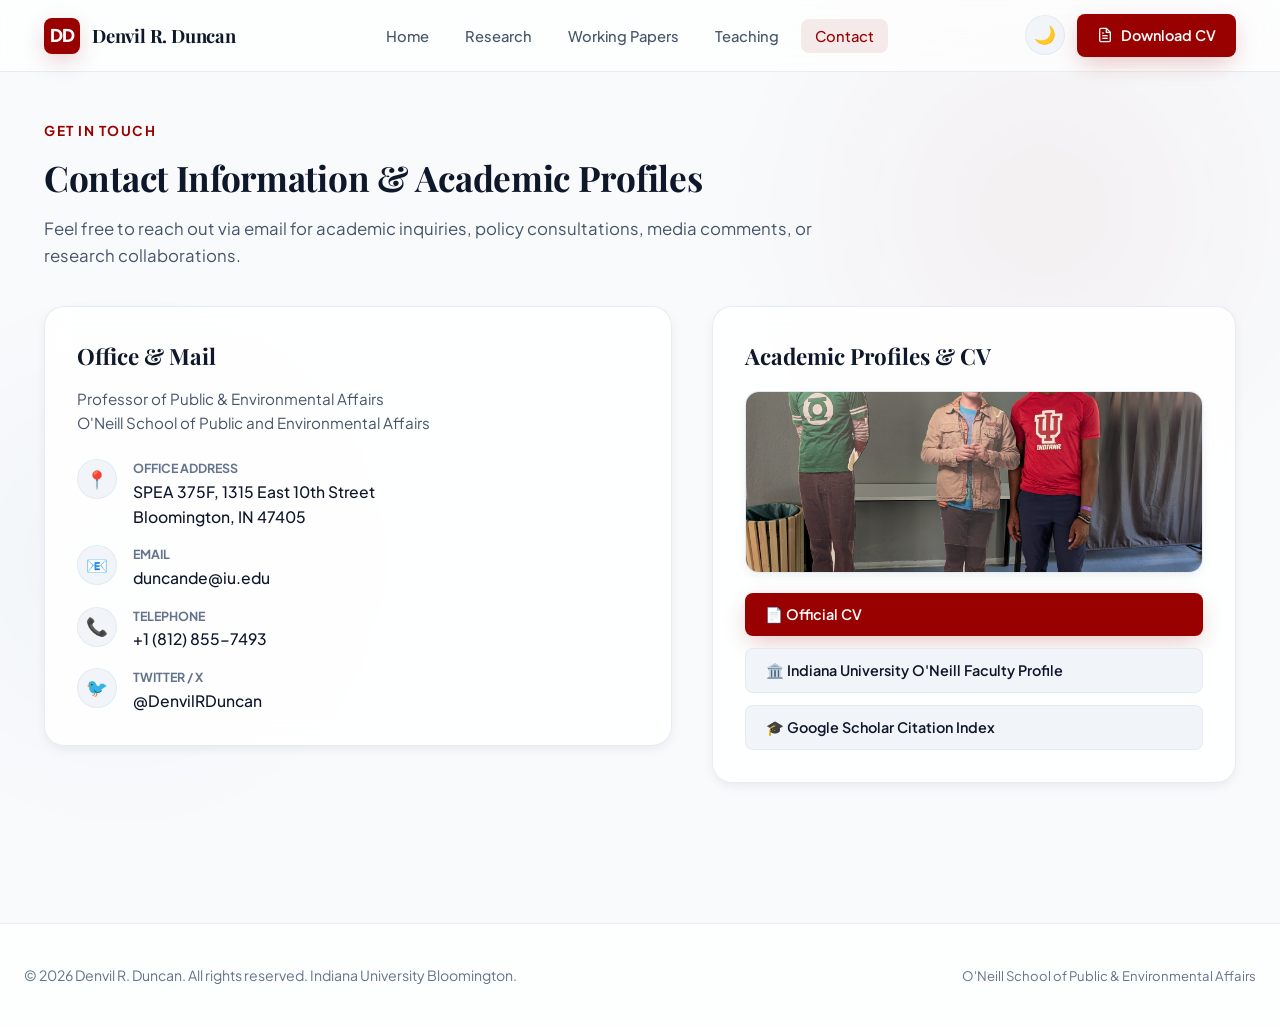
==== contact.html @ d98d48eb "Initial commit of academic portfolio website" ====
<!DOCTYPE html>
<html lang="en" data-theme="light">
<head>
  <meta charset="UTF-8">
  <meta name="viewport" content="width=device-width, initial-scale=1.0">
  <title>Contact & CV | Denvil R. Duncan | Indiana University</title>
  <meta name="description" content="Contact details, office location, telephone, email, and academic profiles for Professor Denvil R. Duncan at Indiana University Bloomington.">
  <link rel="stylesheet" href="styles.css">
</head>
<body>

  <!-- Ambient Glow Effects -->
  <div class="bg-ambient-glow" aria-hidden="true"></div>

  <!-- Header Navigation -->
  <header class="header-navbar">
    <div class="header-container">
      <a href="index.html" class="nav-brand">
        <div class="brand-badge">DD</div>
        <span class="brand-text">Denvil R. Duncan</span>
      </a>

      <ul class="nav-menu">
        <li><a href="index.html" class="nav-link">Home</a></li>
        <li><a href="research.html" class="nav-link">Research</a></li>
        <li><a href="working-papers.html" class="nav-link">Working Papers</a></li>
        <li><a href="teaching.html" class="nav-link">Teaching</a></li>
        <li><a href="contact.html" class="nav-link active">Contact</a></li>
      </ul>

      <div class="nav-actions">
        <button id="themeToggleBtn" class="btn-theme-toggle" title="Toggle Dark/Light Mode" aria-label="Toggle Theme">
          🌙
        </button>
        <a href="https://duncande.github.io/MyCV/Duncan_CV_2026.pdf" target="_blank" rel="noopener" class="btn-primary">
          <svg width="16" height="16" viewBox="0 0 24 24" fill="none" stroke="currentColor" stroke-width="2"><path d="M14 2H6a2 2 0 0 0-2 2v16a2 2 0 0 0 2 2h12a2 2 0 0 0 2-2V8z"></path><polyline points="14 2 14 8 20 8"></polyline><line x1="16" y1="13" x2="8" y2="13"></line><line x1="16" y1="17" x2="8" y2="17"></line><polyline points="10 9 9 9 8 9"></polyline></svg>
          Download CV
        </a>
      </div>
    </div>
  </header>

  <!-- Main Content Body -->
  <main>
    <section class="section-container" style="padding-top: 120px;">
      <div class="section-header">
        <div class="section-subtitle">Get in Touch</div>
        <h1 class="section-title">Contact Information & Academic Profiles</h1>
        <p style="font-size: 1.05rem; color: var(--text-secondary); margin-top: 10px; max-width: 800px;">
          Feel free to reach out via email for academic inquiries, policy consultations, media comments, or research collaborations.
        </p>
      </div>

      <div class="contact-grid">
        <!-- Office & Mail -->
        <div class="content-card">
          <h3 style="font-family: var(--font-serif); font-size: 1.4rem; margin-bottom: 12px;">Office & Mail</h3>
          <p style="font-size: 0.95rem; color: var(--text-secondary); margin-bottom: 20px;">
            Professor of Public & Environmental Affairs<br>O'Neill School of Public and Environmental Affairs
          </p>

          <div class="contact-info-list">
            <div class="contact-item">
              <div class="contact-icon">📍</div>
              <div class="contact-detail">
                <label>Office Address</label>
                <p>SPEA 375F, 1315 East 10th Street<br>Bloomington, IN 47405</p>
              </div>
            </div>

            <div class="contact-item">
              <div class="contact-icon">📧</div>
              <div class="contact-detail">
                <label>Email</label>
                <a href="mailto:duncande@iu.edu">duncande@iu.edu</a>
              </div>
            </div>

            <div class="contact-item">
              <div class="contact-icon">📞</div>
              <div class="contact-detail">
                <label>Telephone</label>
                <p>+1 (812) 855-7493</p>
              </div>
            </div>

            <div class="contact-item">
              <div class="contact-icon">🐦</div>
              <div class="contact-detail">
                <label>Twitter / X</label>
                <a href="https://twitter.com/DenvilRDuncan" target="_blank" rel="noopener">@DenvilRDuncan</a>
              </div>
            </div>
          </div>
        </div>

        <!-- Academic Profiles & CV -->
        <div class="content-card">
          <h3 style="font-family: var(--font-serif); font-size: 1.4rem; margin-bottom: 16px;">Academic Profiles & CV</h3>

          <div class="feature-photo-card" style="margin-bottom: 20px;">
            <img src="Photos/PXL_20260525_113901623.jpg" alt="Prof. Duncan at Indiana University" class="feature-photo-img" style="height: 180px;">
          </div>

          <ul style="list-style: none; display: flex; flex-direction: column; gap: 12px;">
            <li>
              <a href="https://duncande.github.io/MyCV/Duncan_CV_2026.pdf" target="_blank" rel="noopener" class="btn-primary" style="width: 100%; justify-content: flex-start;">
                📄 Official CV
              </a>
            </li>
            <li>
              <a href="https://oneill.indiana.edu/faculty-research/directory/profiles/faculty/full-time/duncan-denvil.html" target="_blank" rel="noopener" class="btn-secondary" style="width: 100%; justify-content: flex-start;">
                🏛️ Indiana University O'Neill Faculty Profile
              </a>
            </li>
            <li>
              <a href="https://scholar.google.com/citations?user=ohaTqnkAAAAJ&hl=en" target="_blank" rel="noopener" class="btn-secondary" style="width: 100%; justify-content: flex-start;">
                🎓 Google Scholar Citation Index
              </a>
            </li>
          </ul>
        </div>
      </div>
    </section>
  </main>

  <!-- Footer -->
  <footer>
    <div style="max-width: 1240px; margin: 0 auto; display: flex; justify-content: space-between; align-items: center; flex-wrap: wrap; gap: 16px;">
      <p>© 2026 Denvil R. Duncan. All rights reserved. Indiana University Bloomington.</p>
      <p style="font-size: 0.82rem;">O'Neill School of Public & Environmental Affairs</p>
    </div>
  </footer>

  <script src="app.js"></script>
</body>
</html>
---- styles.css ----
/* ==========================================================================
   Modern Academic Portfolio - Design System
   Professor Denvil R. Duncan | Indiana University
   ========================================================================== */

/* Google Fonts Imports */
@import url('https://fonts.googleapis.com/css2?family=Plus+Jakarta+Sans:ital,wght@0,300;0,400;0,500;0,600;0,700;1,400&family=Playfair+Display:ital,wght@0,500;0,600;0,700;1,400&family=JetBrains+Mono:wght@400;500&display=swap');

:root {
  /* Color Palette - Light Theme */
  --bg-primary: #f8fafc;
  --bg-secondary: #ffffff;
  --bg-tertiary: #f1f5f9;
  --bg-card: rgba(255, 255, 255, 0.85);
  --bg-glass: rgba(255, 255, 255, 0.7);
  --border-color: rgba(226, 232, 240, 0.8);
  --border-color-hover: rgba(153, 0, 0, 0.3);

  --text-primary: #0f172a;
  --text-secondary: #475569;
  --text-muted: #64748b;
  --text-inverse: #ffffff;

  /* Brand Accents - Indiana Crimson & Academic Navy */
  --accent-crimson: #990000;
  --accent-crimson-hover: #b30000;
  --accent-crimson-light: rgba(153, 0, 0, 0.08);
  --accent-crimson-glow: rgba(153, 0, 0, 0.2);
  
  --accent-navy: #1e3a8a;
  --accent-navy-light: rgba(30, 58, 138, 0.08);
  
  --accent-emerald: #059669;
  --accent-amber: #d97706;

  /* Shadows */
  --shadow-sm: 0 1px 3px rgba(15, 23, 42, 0.05);
  --shadow-md: 0 4px 12px -2px rgba(15, 23, 42, 0.08);
  --shadow-lg: 0 12px 32px -4px rgba(15, 23, 42, 0.12);
  --shadow-crimson: 0 8px 24px -4px rgba(153, 0, 0, 0.25);

  /* Fonts */
  --font-sans: 'Plus Jakarta Sans', -apple-system, BlinkMacSystemFont, 'Segoe UI', Roboto, sans-serif;
  --font-serif: 'Playfair Display', Georgia, serif;
  --font-mono: 'JetBrains Mono', monospace;

  /* Transitions */
  --transition-fast: 0.15s cubic-bezier(0.4, 0, 0.2, 1);
  --transition-normal: 0.25s cubic-bezier(0.4, 0, 0.2, 1);
  --transition-bounce: 0.4s cubic-bezier(0.34, 1.56, 0.64, 1);

  --radius-sm: 8px;
  --radius-md: 14px;
  --radius-lg: 20px;
  --radius-full: 9999px;
}

[data-theme="dark"] {
  /* Color Palette - Dark Theme */
  --bg-primary: #0b0f19;
  --bg-secondary: #111827;
  --bg-tertiary: #1f2937;
  --bg-card: rgba(17, 24, 39, 0.75);
  --bg-glass: rgba(17, 24, 39, 0.7);
  --border-color: rgba(255, 255, 255, 0.08);
  --border-color-hover: rgba(239, 68, 68, 0.4);

  --text-primary: #f9fafb;
  --text-secondary: #9ca3af;
  --text-muted: #6b7280;
  --text-inverse: #0f172a;

  --accent-crimson: #ef4444;
  --accent-crimson-hover: #dc2626;
  --accent-crimson-light: rgba(239, 68, 68, 0.12);
  --accent-crimson-glow: rgba(239, 68, 68, 0.3);

  --accent-navy: #3b82f6;
  --accent-navy-light: rgba(59, 130, 246, 0.12);

  --shadow-sm: 0 1px 3px rgba(0, 0, 0, 0.3);
  --shadow-md: 0 4px 16px rgba(0, 0, 0, 0.4);
  --shadow-lg: 0 16px 40px rgba(0, 0, 0, 0.6);
}

/* Base Reset */
*, *::before, *::after {
  box-sizing: border-box;
  margin: 0;
  padding: 0;
}

html {
  scroll-behavior: smooth;
  font-size: 16px;
}

body {
  font-family: var(--font-sans);
  background-color: var(--bg-primary);
  color: var(--text-primary);
  line-height: 1.6;
  overflow-x: hidden;
  transition: background-color var(--transition-normal), color var(--transition-normal);
  -webkit-font-smoothing: antialiased;
}

a {
  color: var(--accent-crimson);
  text-decoration: none;
  transition: color var(--transition-fast);
}

a:hover {
  color: var(--accent-crimson-hover);
}

/* Ambient Background Effect */
.bg-ambient-glow {
  position: fixed;
  top: 0;
  left: 0;
  width: 100vw;
  height: 100vh;
  pointer-events: none;
  z-index: -1;
  overflow: hidden;
}

.bg-ambient-glow::before {
  content: '';
  position: absolute;
  top: -10%;
  right: -5%;
  width: 600px;
  height: 600px;
  background: radial-gradient(circle, var(--accent-crimson-light) 0%, transparent 70%);
  filter: blur(80px);
  opacity: 0.7;
}

.bg-ambient-glow::after {
  content: '';
  position: absolute;
  bottom: 10%;
  left: -10%;
  width: 500px;
  height: 500px;
  background: radial-gradient(circle, var(--accent-navy-light) 0%, transparent 70%);
  filter: blur(80px);
  opacity: 0.5;
}

/* Header & Glass Navigation */
.header-navbar {
  position: fixed;
  top: 0;
  left: 0;
  right: 0;
  height: 72px;
  z-index: 1000;
  background: var(--bg-glass);
  backdrop-filter: blur(16px);
  -webkit-backdrop-filter: blur(16px);
  border-bottom: 1px solid var(--border-color);
  transition: all var(--transition-normal);
}

.header-container {
  max-width: 1240px;
  margin: 0 auto;
  padding: 0 24px;
  height: 100%;
  display: flex;
  align-items: center;
  justify-content: space-between;
}

.nav-brand {
  display: flex;
  align-items: center;
  gap: 12px;
  font-weight: 700;
  font-size: 1.15rem;
  color: var(--text-primary);
}

.brand-badge {
  width: 36px;
  height: 36px;
  background: var(--accent-crimson);
  color: white;
  border-radius: var(--radius-sm);
  display: flex;
  align-items: center;
  justify-content: center;
  font-weight: 800;
  font-size: 1.1rem;
  letter-spacing: -0.5px;
  box-shadow: var(--shadow-crimson);
}

.brand-text {
  font-family: var(--font-serif);
  letter-spacing: -0.2px;
}

.nav-menu {
  display: flex;
  align-items: center;
  gap: 8px;
  list-style: none;
}

.nav-link {
  padding: 8px 14px;
  color: var(--text-secondary);
  font-weight: 500;
  font-size: 0.92rem;
  border-radius: var(--radius-sm);
  transition: all var(--transition-fast);
}

.nav-link:hover, .nav-link.active {
  color: var(--accent-crimson);
  background: var(--accent-crimson-light);
}

.nav-actions {
  display: flex;
  align-items: center;
  gap: 12px;
}

.btn-theme-toggle {
  background: var(--bg-tertiary);
  border: 1px solid var(--border-color);
  color: var(--text-secondary);
  width: 40px;
  height: 40px;
  border-radius: var(--radius-full);
  display: flex;
  align-items: center;
  justify-content: center;
  cursor: pointer;
  font-size: 1.1rem;
  transition: all var(--transition-fast);
}

.btn-theme-toggle:hover {
  color: var(--accent-crimson);
  transform: scale(1.05);
}

.btn-primary {
  display: inline-flex;
  align-items: center;
  gap: 8px;
  padding: 10px 20px;
  background: var(--accent-crimson);
  color: #ffffff !important;
  font-weight: 600;
  font-size: 0.9rem;
  border-radius: var(--radius-sm);
  border: none;
  cursor: pointer;
  box-shadow: var(--shadow-crimson);
  transition: all var(--transition-bounce);
}

.btn-primary:hover {
  background: var(--accent-crimson-hover);
  transform: translateY(-2px);
  box-shadow: 0 10px 28px -4px rgba(153, 0, 0, 0.4);
}

.btn-secondary {
  display: inline-flex;
  align-items: center;
  gap: 8px;
  padding: 10px 20px;
  background: var(--bg-tertiary);
  color: var(--text-primary);
  font-weight: 600;
  font-size: 0.9rem;
  border-radius: var(--radius-sm);
  border: 1px solid var(--border-color);
  cursor: pointer;
  transition: all var(--transition-fast);
}

.btn-secondary:hover {
  border-color: var(--accent-crimson);
  color: var(--accent-crimson);
  background: var(--bg-secondary);
}

/* Layout Containers */
.section-container {
  max-width: 1240px;
  margin: 0 auto;
  padding: 100px 24px 60px;
}

/* Hero Section */
.hero-grid {
  display: grid;
  grid-template-columns: 1fr 340px;
  gap: 48px;
  align-items: center;
  padding-top: 40px;
}

.hero-tag {
  display: inline-flex;
  align-items: center;
  gap: 8px;
  padding: 6px 14px;
  background: var(--accent-crimson-light);
  color: var(--accent-crimson);
  border-radius: var(--radius-full);
  font-size: 0.85rem;
  font-weight: 600;
  margin-bottom: 16px;
  border: 1px solid rgba(153, 0, 0, 0.15);
}

.hero-title {
  font-family: var(--font-serif);
  font-size: 3.2rem;
  font-weight: 700;
  line-height: 1.15;
  letter-spacing: -0.5px;
  color: var(--text-primary);
  margin-bottom: 12px;
}

.hero-subtitle {
  font-size: 1.25rem;
  color: var(--text-secondary);
  font-weight: 500;
  margin-bottom: 24px;
}

.hero-subtitle span {
  color: var(--accent-crimson);
  font-weight: 600;
}

.hero-bio {
  font-size: 1.05rem;
  color: var(--text-secondary);
  margin-bottom: 28px;
  line-height: 1.7;
}

.research-tags {
  display: flex;
  flex-wrap: wrap;
  gap: 8px;
  margin-bottom: 36px;
}

.tag-pill {
  padding: 6px 14px;
  background: var(--bg-tertiary);
  border: 1px solid var(--border-color);
  color: var(--text-secondary);
  border-radius: var(--radius-full);
  font-size: 0.82rem;
  font-weight: 500;
  transition: all var(--transition-fast);
}

.tag-pill:hover {
  border-color: var(--accent-crimson);
  color: var(--accent-crimson);
}

.hero-cta {
  display: flex;
  align-items: center;
  gap: 16px;
  flex-wrap: wrap;
}

/* Academic Profile Card / Photo Container */
.profile-card {
  background: var(--bg-card);
  border: 1px solid var(--border-color);
  border-radius: var(--radius-lg);
  padding: 20px;
  box-shadow: var(--shadow-lg);
  backdrop-filter: blur(12px);
  text-align: center;
  position: relative;
}

.profile-avatar-wrapper {
  position: relative;
  width: 100%;
  aspect-ratio: 1 / 1;
  border-radius: var(--radius-md);
  overflow: hidden;
  margin-bottom: 16px;
  border: 2px solid var(--border-color);
  background: linear-gradient(135deg, rgba(153, 0, 0, 0.08) 0%, rgba(30, 58, 138, 0.08) 100%);
  display: flex;
  align-items: center;
  justify-content: center;
  box-shadow: inset 0 0 20px rgba(0, 0, 0, 0.1);
}

.profile-img {
  width: 100%;
  height: 100%;
  object-fit: cover;
  object-position: top center;
  transition: transform var(--transition-normal);
}

.profile-avatar-wrapper:hover .profile-img {
  transform: scale(1.04);
}

.feature-photo-card {
  border-radius: var(--radius-md);
  overflow: hidden;
  border: 1px solid var(--border-color);
  box-shadow: var(--shadow-md);
  margin-bottom: 20px;
  background: var(--bg-tertiary);
}

.feature-photo-img {
  width: 100%;
  height: 260px;
  object-fit: cover;
  object-position: center;
  display: block;
  transition: transform var(--transition-normal);
}

.feature-photo-card:hover .feature-photo-img {
  transform: scale(1.02);
}

.profile-affiliation {
  font-size: 0.9rem;
  font-weight: 600;
  color: var(--text-primary);
  margin-bottom: 4px;
}

.profile-dept {
  font-size: 0.82rem;
  color: var(--text-muted);
  margin-bottom: 16px;
}

.quick-stats-grid {
  display: grid;
  grid-template-columns: 1fr 1fr;
  gap: 10px;
  margin-top: 16px;
  padding-top: 16px;
  border-top: 1px solid var(--border-color);
}

.stat-item {
  background: var(--bg-tertiary);
  padding: 10px;
  border-radius: var(--radius-sm);
}

.stat-number {
  font-family: var(--font-serif);
  font-size: 1.4rem;
  font-weight: 700;
  color: var(--accent-crimson);
}

.stat-label {
  font-size: 0.75rem;
  color: var(--text-muted);
  font-weight: 500;
  text-transform: uppercase;
  letter-spacing: 0.5px;
}

/* Feature Spotlight / Forbes Story Banner */
.spotlight-card {
  margin-top: 48px;
  background: linear-gradient(135deg, rgba(153, 0, 0, 0.05) 0%, rgba(30, 58, 138, 0.05) 100%);
  border: 1px solid var(--border-color-hover);
  border-radius: var(--radius-lg);
  padding: 28px 36px;
  display: grid;
  grid-template-columns: auto 1fr auto;
  gap: 24px;
  align-items: center;
}

.spotlight-badge {
  width: 52px;
  height: 52px;
  background: var(--accent-crimson-light);
  color: var(--accent-crimson);
  border-radius: 50%;
  display: flex;
  align-items: center;
  justify-content: center;
  font-size: 1.5rem;
}

.spotlight-title {
  font-family: var(--font-serif);
  font-size: 1.35rem;
  font-weight: 700;
  margin-bottom: 6px;
}

.spotlight-desc {
  font-size: 0.95rem;
  color: var(--text-secondary);
}

/* Section Headings */
.section-header {
  margin-bottom: 36px;
}

.section-subtitle {
  font-size: 0.85rem;
  text-transform: uppercase;
  letter-spacing: 1.5px;
  font-weight: 700;
  color: var(--accent-crimson);
  margin-bottom: 8px;
}

.section-title {
  font-family: var(--font-serif);
  font-size: 2.2rem;
  font-weight: 700;
  color: var(--text-primary);
  letter-spacing: -0.3px;
}

/* Controls: Filters & Search */
.controls-bar {
  display: flex;
  align-items: center;
  justify-content: space-between;
  gap: 20px;
  margin-bottom: 28px;
  flex-wrap: wrap;
}

.filter-tabs {
  display: flex;
  align-items: center;
  gap: 8px;
  flex-wrap: wrap;
}

.filter-btn {
  padding: 8px 16px;
  background: var(--bg-tertiary);
  border: 1px solid var(--border-color);
  color: var(--text-secondary);
  border-radius: var(--radius-full);
  font-size: 0.88rem;
  font-weight: 500;
  cursor: pointer;
  transition: all var(--transition-fast);
}

.filter-btn:hover, .filter-btn.active {
  background: var(--accent-crimson);
  color: #ffffff;
  border-color: var(--accent-crimson);
  box-shadow: var(--shadow-crimson);
}

.search-box {
  position: relative;
  min-width: 260px;
}

.search-input {
  width: 100%;
  padding: 10px 16px 10px 42px;
  background: var(--bg-secondary);
  border: 1px solid var(--border-color);
  border-radius: var(--radius-full);
  color: var(--text-primary);
  font-size: 0.9rem;
  font-family: var(--font-sans);
  outline: none;
  transition: all var(--transition-fast);
}

.search-input:focus {
  border-color: var(--accent-crimson);
  box-shadow: 0 0 0 3px var(--accent-crimson-light);
}

.search-icon {
  position: absolute;
  left: 16px;
  top: 50%;
  transform: translateY(-50%);
  color: var(--text-muted);
  font-size: 0.95rem;
}

/* Publication & Working Paper Cards */
.papers-list {
  display: flex;
  flex-direction: column;
  gap: 20px;
}

.paper-card {
  background: var(--bg-card);
  border: 1px solid var(--border-color);
  border-radius: var(--radius-md);
  padding: 24px 28px;
  transition: all var(--transition-normal);
  backdrop-filter: blur(8px);
  position: relative;
}

.paper-card:hover {
  border-color: var(--border-color-hover);
  transform: translateY(-2px);
  box-shadow: var(--shadow-md);
}

.paper-header {
  display: flex;
  align-items: flex-start;
  justify-content: space-between;
  gap: 16px;
  margin-bottom: 8px;
}

.paper-title {
  font-family: var(--font-serif);
  font-size: 1.25rem;
  font-weight: 700;
  color: var(--text-primary);
  line-height: 1.35;
}

.paper-year-badge {
  font-family: var(--font-mono);
  padding: 4px 10px;
  background: var(--bg-tertiary);
  border: 1px solid var(--border-color);
  color: var(--text-muted);
  border-radius: var(--radius-sm);
  font-size: 0.8rem;
  font-weight: 600;
  white-space: nowrap;
}

.paper-authors {
  font-size: 0.95rem;
  color: var(--text-secondary);
  margin-bottom: 8px;
}

.paper-authors strong {
  color: var(--accent-crimson);
}

.paper-journal {
  font-style: italic;
  font-size: 0.92rem;
  color: var(--accent-navy);
  margin-bottom: 12px;
}

[data-theme="dark"] .paper-journal {
  color: #60a5fa;
}

.paper-abstract {
  font-size: 0.93rem;
  color: var(--text-secondary);
  margin-bottom: 16px;
  line-height: 1.6;
}

.status-badge {
  display: inline-flex;
  align-items: center;
  gap: 6px;
  padding: 4px 10px;
  border-radius: var(--radius-full);
  font-size: 0.78rem;
  font-weight: 600;
  margin-bottom: 12px;
}

.status-badge.accepted {
  background: rgba(16, 185, 129, 0.15);
  color: #059669;
  border: 1px solid rgba(16, 185, 129, 0.35);
}

.status-badge.under-review {
  background: rgba(217, 119, 6, 0.12);
  color: var(--accent-amber);
  border: 1px solid rgba(217, 119, 6, 0.3);
}

.status-badge.revision-requested {
  background: rgba(5, 150, 105, 0.12);
  color: var(--accent-emerald);
  border: 1px solid rgba(5, 150, 105, 0.3);
}

.status-badge.wip {
  background: var(--accent-crimson-light);
  color: var(--accent-crimson);
  border: 1px solid rgba(153, 0, 0, 0.2);
}

.paper-actions {
  display: flex;
  align-items: center;
  gap: 12px;
  margin-top: 12px;

}

.btn-icon-link {
  display: inline-flex;
  align-items: center;
  gap: 6px;
  font-size: 0.85rem;
  font-weight: 600;
  padding: 6px 12px;
  border-radius: var(--radius-sm);
  background: var(--bg-tertiary);
  color: var(--text-secondary);
  border: 1px solid var(--border-color);
  transition: all var(--transition-fast);
  cursor: pointer;
}

.btn-icon-link:hover {
  background: var(--accent-crimson);
  color: #ffffff;
  border-color: var(--accent-crimson);
}

/* Teaching & Coffee Grid */
.two-column-grid {
  display: grid;
  grid-template-columns: 1fr 1fr;
  gap: 32px;
}

.content-card {
  background: var(--bg-card);
  border: 1px solid var(--border-color);
  border-radius: var(--radius-lg);
  padding: 32px;
  backdrop-filter: blur(12px);
  box-shadow: var(--shadow-md);
}

.card-icon-header {
  display: flex;
  align-items: center;
  gap: 14px;
  margin-bottom: 20px;
}

.card-icon {
  width: 48px;
  height: 48px;
  border-radius: var(--radius-md);
  background: var(--accent-crimson-light);
  color: var(--accent-crimson);
  display: flex;
  align-items: center;
  justify-content: center;
  font-size: 1.4rem;
}

.course-list {
  list-style: none;
  display: flex;
  flex-direction: column;
  gap: 16px;
}

.course-item {
  padding-bottom: 16px;
  border-bottom: 1px solid var(--border-color);
}

.course-item:last-child {
  border-bottom: none;
  padding-bottom: 0;
}

.course-code {
  font-family: var(--font-mono);
  font-size: 0.8rem;
  color: var(--accent-crimson);
  font-weight: 700;

}

.course-name {
  font-size: 1.05rem;
  font-weight: 700;
  color: var(--text-primary);
  margin: 2px 0 4px;
}

.course-desc {
  font-size: 0.88rem;
  color: var(--text-secondary);
}

/* Contact Footer Grid */
.contact-grid {
  display: grid;
  grid-template-columns: 1.2fr 1fr;
  gap: 40px;
  align-items: start;
}

.contact-info-list {
  display: flex;
  flex-direction: column;
  gap: 16px;
  margin-top: 24px;
}

.contact-item {
  display: flex;
  align-items: flex-start;
  gap: 16px;
  font-size: 0.98rem;
}

.contact-icon {
  width: 40px;
  height: 40px;
  border-radius: 50%;
  background: var(--bg-tertiary);
  border: 1px solid var(--border-color);
  color: var(--accent-crimson);
  display: flex;
  align-items: center;
  justify-content: center;
  font-size: 1.1rem;
  flex-shrink: 0;
}

.contact-detail label {
  font-size: 0.78rem;
  text-transform: uppercase;
  color: var(--text-muted);
  font-weight: 700;
  display: block;
}

.contact-detail p, .contact-detail a {
  color: var(--text-primary);
  font-weight: 500;
}

/* Modal Overlay & Styling */
.modal-overlay {
  position: fixed;
  top: 0;
  left: 0;
  right: 0;
  bottom: 0;
  background: rgba(15, 23, 42, 0.75);
  backdrop-filter: blur(8px);
  z-index: 2000;
  display: flex;
  align-items: center;
  justify-content: center;
  opacity: 0;
  pointer-events: none;
  transition: opacity var(--transition-normal);
  padding: 24px;
}

.modal-overlay.active {
  opacity: 1;
  pointer-events: auto;
}

.modal-box {
  background: var(--bg-secondary);
  border: 1px solid var(--border-color);
  border-radius: var(--radius-lg);
  max-width: 680px;
  width: 100%;
  padding: 32px;
  box-shadow: var(--shadow-lg);
  transform: translateY(20px) scale(0.95);
  transition: transform var(--transition-bounce);
  max-height: 90vh;
  overflow-y: auto;
}

.modal-overlay.active .modal-box {
  transform: translateY(0) scale(1);
}

.modal-header {
  display: flex;
  align-items: center;
  justify-content: space-between;
  margin-bottom: 20px;
  padding-bottom: 16px;
  border-bottom: 1px solid var(--border-color);
}

.modal-title {
  font-family: var(--font-serif);
  font-size: 1.4rem;
  font-weight: 700;
}

.modal-close {
  background: transparent;
  border: none;
  font-size: 1.4rem;
  color: var(--text-muted);
  cursor: pointer;
  width: 36px;
  height: 36px;
  border-radius: 50%;
  display: flex;
  align-items: center;
  justify-content: center;
  transition: all var(--transition-fast);
}

.modal-close:hover {
  background: var(--bg-tertiary);
  color: var(--text-primary);
}

.bibtex-code {
  background: var(--bg-primary);
  border: 1px solid var(--border-color);
  border-radius: var(--radius-sm);
  padding: 16px;
  font-family: var(--font-mono);
  font-size: 0.85rem;
  color: var(--text-secondary);
  white-space: pre-wrap;
  overflow-x: auto;
  margin-bottom: 20px;
}

/* Footer */
footer {
  border-top: 1px solid var(--border-color);
  background: var(--bg-glass);
  padding: 40px 24px;
  text-align: center;
  font-size: 0.88rem;
  color: var(--text-muted);
  margin-top: 80px;
}

/* Responsive Styles */
@media (max-width: 992px) {
  .hero-grid {
    grid-template-columns: 1fr;
  }
  .profile-card {
    max-width: 400px;
    margin: 0 auto;
  }
  .two-column-grid, .contact-grid {
    grid-template-columns: 1fr;
  }
  .spotlight-card {
    grid-template-columns: 1fr;
    text-align: center;
  }
  .spotlight-badge {
    margin: 0 auto;
  }
}

@media (max-width: 768px) {
  .hero-title {
    font-size: 2.4rem;
  }
  .nav-menu {
    display: none; /* Can add hamburger menu in JS */
  }
  .controls-bar {
    flex-direction: column;
    align-items: stretch;
  }
  .search-box {
    width: 100%;
  }
}
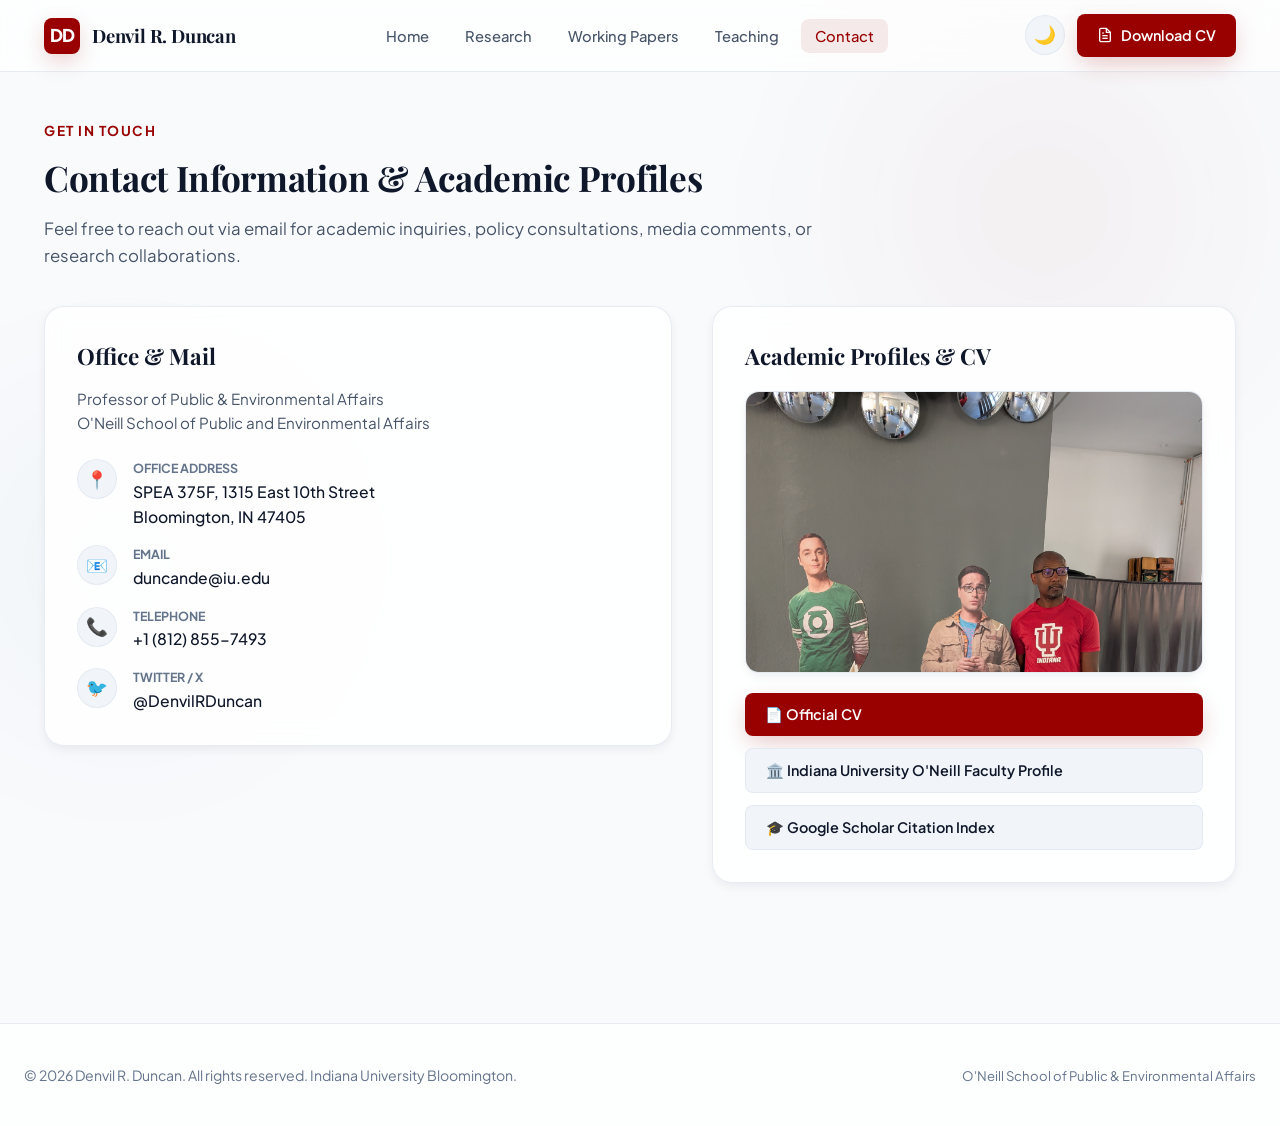
==== commit 8c89ddbd: "Fix feature photo object-position alignment on Teaching and Contact pages" ====
--- a/contact.html
+++ b/contact.html
@@ -99,7 +99,7 @@
           <h3 style="font-family: var(--font-serif); font-size: 1.4rem; margin-bottom: 16px;">Academic Profiles & CV</h3>
 
           <div class="feature-photo-card" style="margin-bottom: 20px;">
-            <img src="Photos/PXL_20260525_113901623.jpg" alt="Prof. Duncan at Indiana University" class="feature-photo-img" style="height: 180px;">
+            <img src="Photos/PXL_20260525_113901623.jpg" alt="Prof. Duncan at Indiana University" class="feature-photo-img" style="height: 280px; object-position: top center;">
           </div>
 
           <ul style="list-style: none; display: flex; flex-direction: column; gap: 12px;">
--- a/styles.css
+++ b/styles.css
@@ -434,9 +434,9 @@
 
 .feature-photo-img {
   width: 100%;
-  height: 260px;
+  height: 320px;
   object-fit: cover;
-  object-position: center;
+  object-position: top center;
   display: block;
   transition: transform var(--transition-normal);
 }
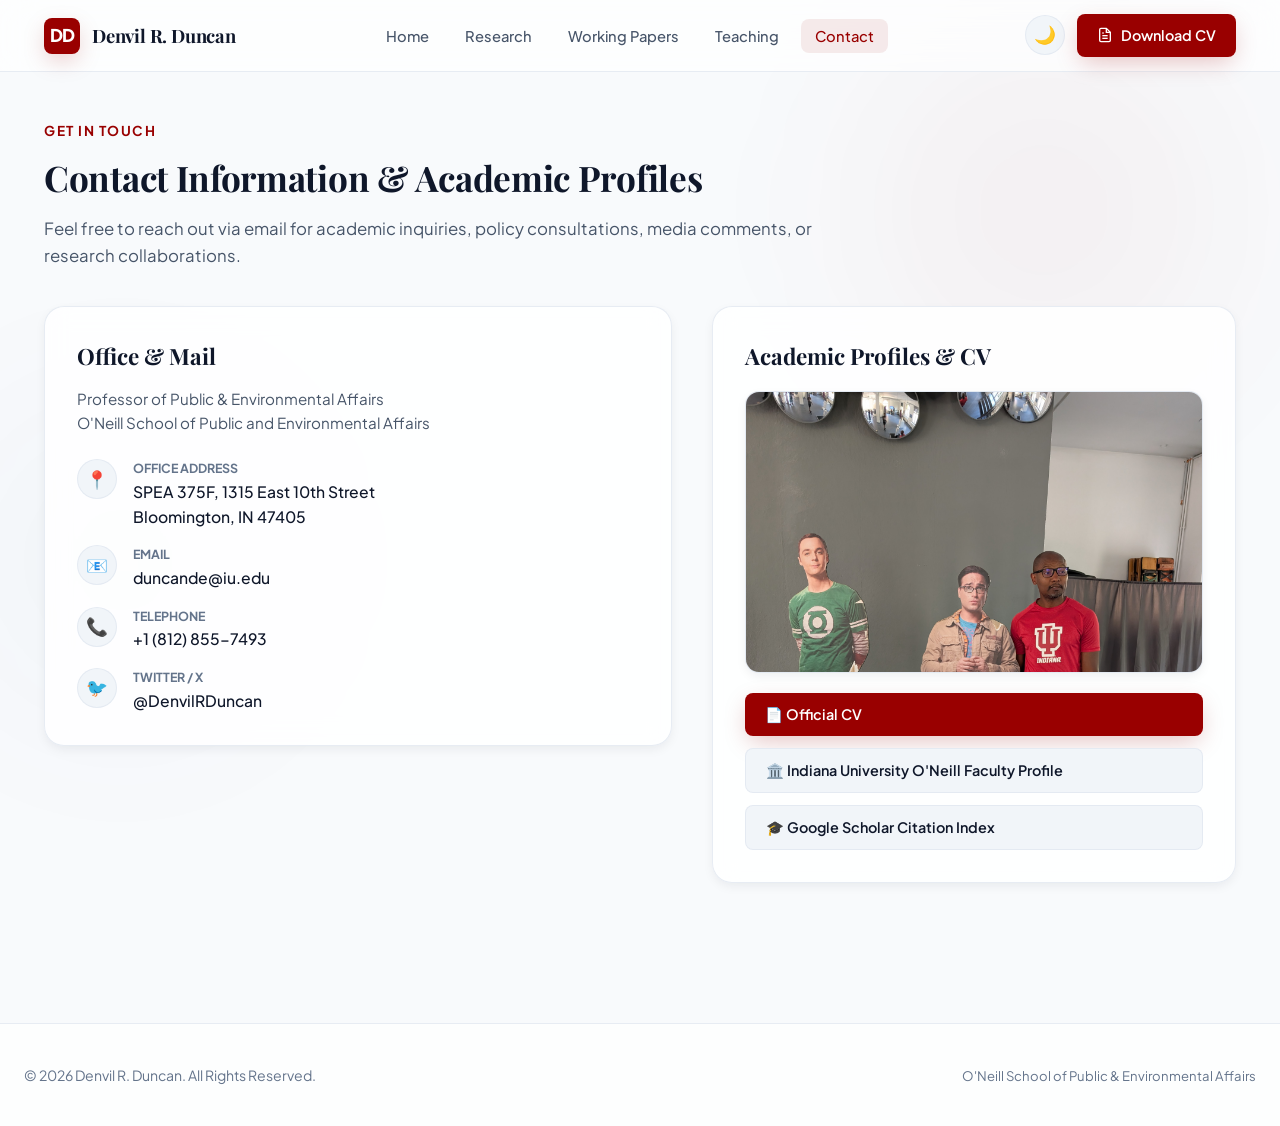
==== commit ce11c2c7: "Update footer copyright text to All Rights Reserved and enhance mobile responsiveness" ====
--- a/contact.html
+++ b/contact.html
@@ -127,7 +127,7 @@
   <!-- Footer -->
   <footer>
     <div style="max-width: 1240px; margin: 0 auto; display: flex; justify-content: space-between; align-items: center; flex-wrap: wrap; gap: 16px;">
-      <p>© 2026 Denvil R. Duncan. All rights reserved. Indiana University Bloomington.</p>
+      <p>© 2026 Denvil R. Duncan. All Rights Reserved.</p>
       <p style="font-size: 0.82rem;">O'Neill School of Public & Environmental Affairs</p>
     </div>
   </footer>
--- a/styles.css
+++ b/styles.css
@@ -984,35 +984,167 @@
 @media (max-width: 992px) {
   .hero-grid {
     grid-template-columns: 1fr;
-  }
+    gap: 32px;
+  }
+
   .profile-card {
     max-width: 400px;
     margin: 0 auto;
-  }
+    width: 100%;
+  }
+
   .two-column-grid, .contact-grid {
     grid-template-columns: 1fr;
-  }
+    gap: 24px;
+  }
+
   .spotlight-card {
     grid-template-columns: 1fr;
     text-align: center;
   }
+
   .spotlight-badge {
     margin: 0 auto;
   }
 }
 
 @media (max-width: 768px) {
+  .header-navbar {
+    height: auto;
+    padding: 10px 0;
+  }
+
+  .header-container {
+    flex-direction: column;
+    gap: 10px;
+    padding: 0 16px;
+  }
+
+  .nav-brand {
+    width: 100%;
+    justify-content: space-between;
+  }
+
+  .nav-menu {
+    display: flex;
+    width: 100%;
+    overflow-x: auto;
+    white-space: nowrap;
+    padding-bottom: 4px;
+    gap: 6px;
+    -webkit-overflow-scrolling: touch;
+    scrollbar-width: none;
+  }
+
+  .nav-menu::-webkit-scrollbar {
+    display: none;
+  }
+
+  .nav-link {
+    font-size: 0.84rem;
+    padding: 6px 14px;
+    background: var(--bg-tertiary);
+    border: 1px solid var(--border-color);
+    border-radius: var(--radius-full);
+  }
+
+  .nav-link.active {
+    background: var(--accent-crimson);
+    color: #ffffff;
+    border-color: var(--accent-crimson);
+  }
+
+  .nav-actions {
+    display: none;
+  }
+
+  .section-container {
+    padding-top: 140px !important;
+    padding-left: 16px;
+    padding-right: 16px;
+  }
+
   .hero-title {
-    font-size: 2.4rem;
-  }
-  .nav-menu {
-    display: none; /* Can add hamburger menu in JS */
-  }
+    font-size: 2.1rem;
+    line-height: 1.25;
+  }
+
+  .hero-subtitle {
+    font-size: 1rem;
+  }
+
+  .hero-bio {
+    font-size: 0.95rem;
+  }
+
+  .hero-cta {
+    flex-direction: column;
+    width: 100%;
+  }
+
+  .hero-cta .btn-primary, .hero-cta .btn-secondary {
+    width: 100%;
+    justify-content: center;
+  }
+
   .controls-bar {
     flex-direction: column;
     align-items: stretch;
-  }
+    gap: 12px;
+  }
+
   .search-box {
     width: 100%;
   }
-}
+
+  .filter-tabs {
+    overflow-x: auto;
+    white-space: nowrap;
+    padding-bottom: 8px;
+    -webkit-overflow-scrolling: touch;
+    width: 100%;
+    scrollbar-width: none;
+  }
+
+  .filter-tabs::-webkit-scrollbar {
+    display: none;
+  }
+
+  .paper-card {
+    padding: 20px 16px;
+  }
+
+  .paper-header {
+    flex-direction: column;
+    align-items: flex-start;
+    gap: 8px;
+  }
+
+  .paper-actions {
+    flex-wrap: wrap;
+  }
+
+  .modal-box {
+    padding: 20px;
+    width: 92vw;
+    max-height: 85vh;
+  }
+}
+
+@media (max-width: 480px) {
+  .hero-title {
+    font-size: 1.8rem;
+  }
+
+  .section-title {
+    font-size: 1.55rem;
+  }
+
+  .paper-title {
+    font-size: 1.05rem;
+  }
+
+  .stats-number {
+    font-size: 2.2rem;
+  }
+}
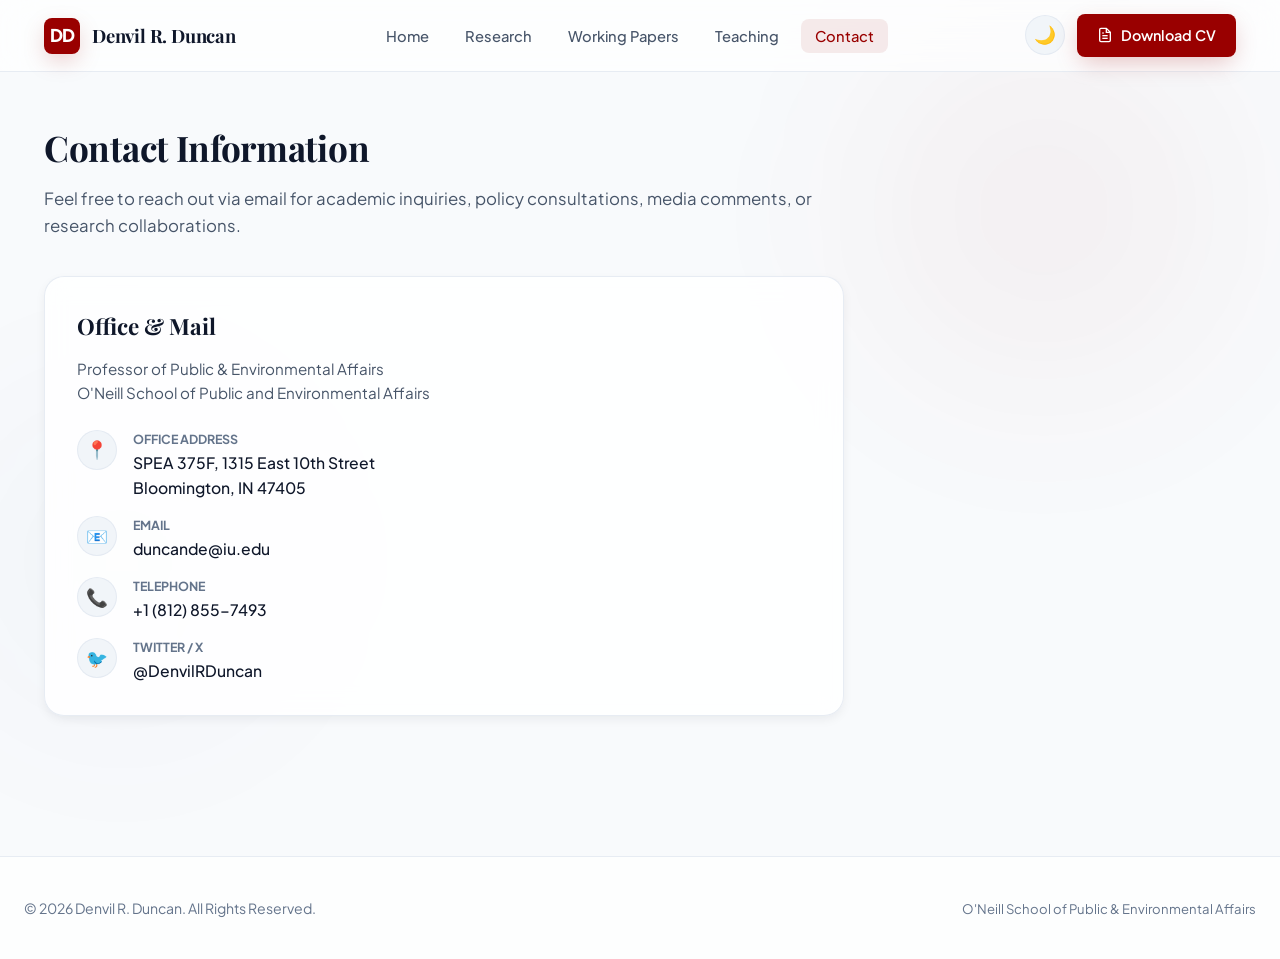
==== commit acfcb1c6: "Refine hero profile layout, simplify page headers, and update contact page" ====
--- a/contact.html
+++ b/contact.html
@@ -44,14 +44,13 @@
   <main>
     <section class="section-container" style="padding-top: 120px;">
       <div class="section-header">
-        <div class="section-subtitle">Get in Touch</div>
-        <h1 class="section-title">Contact Information & Academic Profiles</h1>
+        <h1 class="section-title">Contact Information</h1>
         <p style="font-size: 1.05rem; color: var(--text-secondary); margin-top: 10px; max-width: 800px;">
           Feel free to reach out via email for academic inquiries, policy consultations, media comments, or research collaborations.
         </p>
       </div>
 
-      <div class="contact-grid">
+      <div style="max-width: 800px;">
         <!-- Office & Mail -->
         <div class="content-card">
           <h3 style="font-family: var(--font-serif); font-size: 1.4rem; margin-bottom: 12px;">Office & Mail</h3>
@@ -93,33 +92,6 @@
             </div>
           </div>
         </div>
-
-        <!-- Academic Profiles & CV -->
-        <div class="content-card">
-          <h3 style="font-family: var(--font-serif); font-size: 1.4rem; margin-bottom: 16px;">Academic Profiles & CV</h3>
-
-          <div class="feature-photo-card" style="margin-bottom: 20px;">
-            <img src="Photos/PXL_20260525_113901623.jpg" alt="Prof. Duncan at Indiana University" class="feature-photo-img" style="height: 280px; object-position: top center;">
-          </div>
-
-          <ul style="list-style: none; display: flex; flex-direction: column; gap: 12px;">
-            <li>
-              <a href="https://duncande.github.io/MyCV/Duncan_CV_2026.pdf" target="_blank" rel="noopener" class="btn-primary" style="width: 100%; justify-content: flex-start;">
-                📄 Official CV
-              </a>
-            </li>
-            <li>
-              <a href="https://oneill.indiana.edu/faculty-research/directory/profiles/faculty/full-time/duncan-denvil.html" target="_blank" rel="noopener" class="btn-secondary" style="width: 100%; justify-content: flex-start;">
-                🏛️ Indiana University O'Neill Faculty Profile
-              </a>
-            </li>
-            <li>
-              <a href="https://scholar.google.com/citations?user=ohaTqnkAAAAJ&hl=en" target="_blank" rel="noopener" class="btn-secondary" style="width: 100%; justify-content: flex-start;">
-                🎓 Google Scholar Citation Index
-              </a>
-            </li>
-          </ul>
-        </div>
       </div>
     </section>
   </main>
--- a/styles.css
+++ b/styles.css
@@ -347,6 +347,36 @@
   font-weight: 600;
 }
 
+/* Hero Profile Row (Unified Photo + Name/Rank/School) */
+.hero-profile-row {
+  display: flex;
+  align-items: center;
+  gap: 32px;
+  margin-bottom: 28px;
+  background: var(--bg-card);
+  border: 1px solid var(--border-color);
+  border-radius: var(--radius-lg);
+  padding: 28px;
+  box-shadow: var(--shadow-md);
+}
+
+.hero-profile-avatar {
+  width: 160px;
+  height: 160px;
+  border-radius: var(--radius-md);
+  object-fit: cover;
+  object-position: top center;
+  border: 2px solid var(--accent-crimson);
+  box-shadow: var(--shadow-crimson);
+  flex-shrink: 0;
+}
+
+.hero-profile-details {
+  display: flex;
+  flex-direction: column;
+  justify-content: center;
+}
+
 .hero-bio {
   font-size: 1.05rem;
   color: var(--text-secondary);
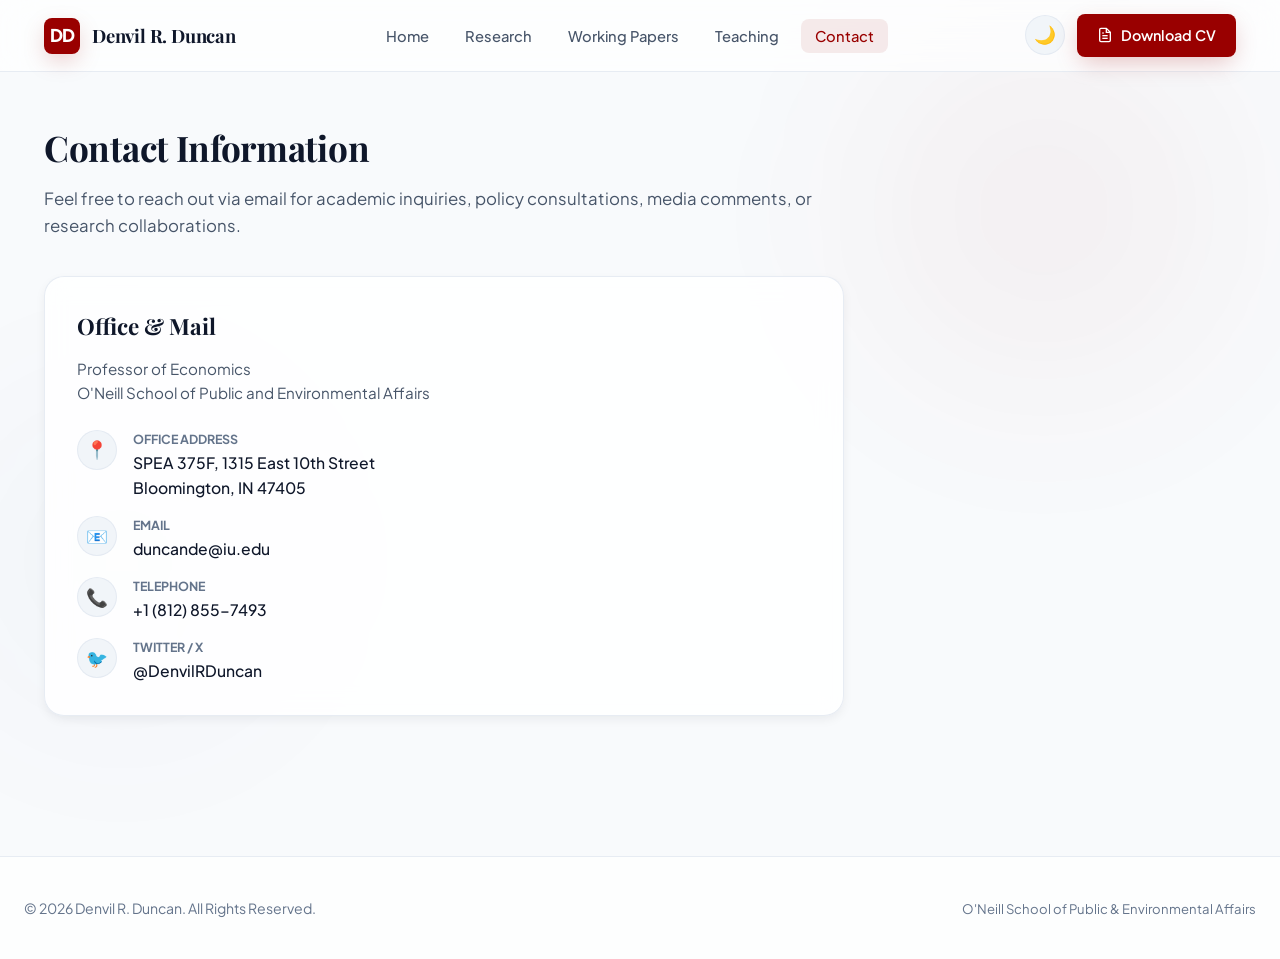
==== commit 83152aca: "Standardize title to Professor of Economics across home page hero, bio, and contact page" ====
--- a/contact.html
+++ b/contact.html
@@ -55,7 +55,7 @@
         <div class="content-card">
           <h3 style="font-family: var(--font-serif); font-size: 1.4rem; margin-bottom: 12px;">Office & Mail</h3>
           <p style="font-size: 0.95rem; color: var(--text-secondary); margin-bottom: 20px;">
-            Professor of Public & Environmental Affairs<br>O'Neill School of Public and Environmental Affairs
+            Professor of Economics<br>O'Neill School of Public and Environmental Affairs
           </p>
 
           <div class="contact-info-list">
--- a/styles.css
+++ b/styles.css
@@ -1094,8 +1094,27 @@
     padding-right: 16px;
   }
 
+  .hero-profile-row {
+    flex-direction: column;
+    text-align: center;
+    align-items: center;
+    gap: 16px;
+    padding: 24px 16px;
+  }
+
+  .hero-profile-avatar {
+    width: 140px;
+    height: 140px;
+    margin: 0 auto;
+  }
+
+  .hero-profile-details {
+    align-items: center;
+    text-align: center;
+  }
+
   .hero-title {
-    font-size: 2.1rem;
+    font-size: 1.9rem;
     line-height: 1.25;
   }
 
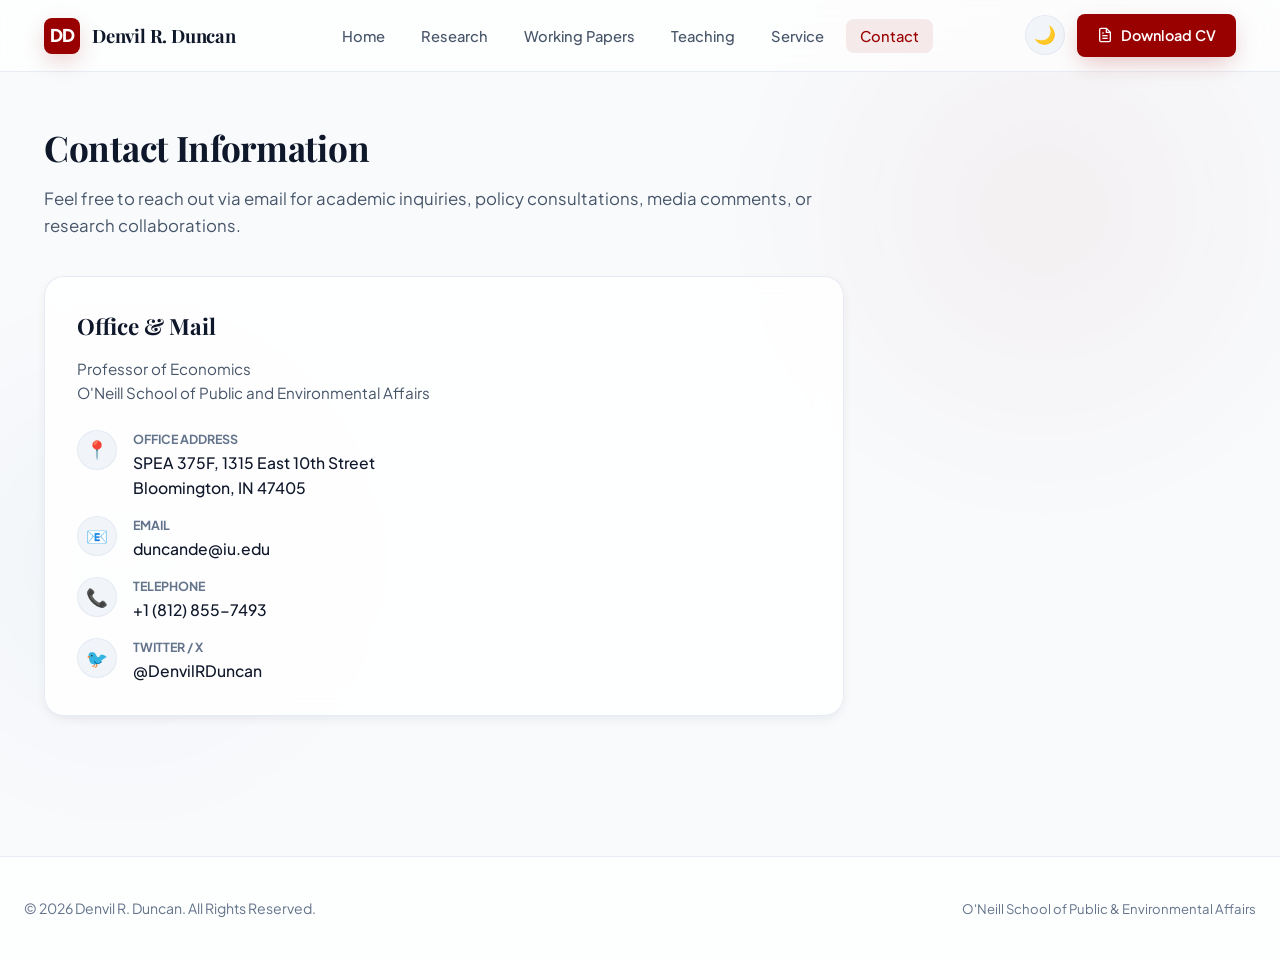
==== commit 0945aead: "Add new Service page and update site navigation menu across all pages" ====
--- a/contact.html
+++ b/contact.html
@@ -25,6 +25,7 @@
         <li><a href="research.html" class="nav-link">Research</a></li>
         <li><a href="working-papers.html" class="nav-link">Working Papers</a></li>
         <li><a href="teaching.html" class="nav-link">Teaching</a></li>
+        <li><a href="service.html" class="nav-link">Service</a></li>
         <li><a href="contact.html" class="nav-link active">Contact</a></li>
       </ul>
 
